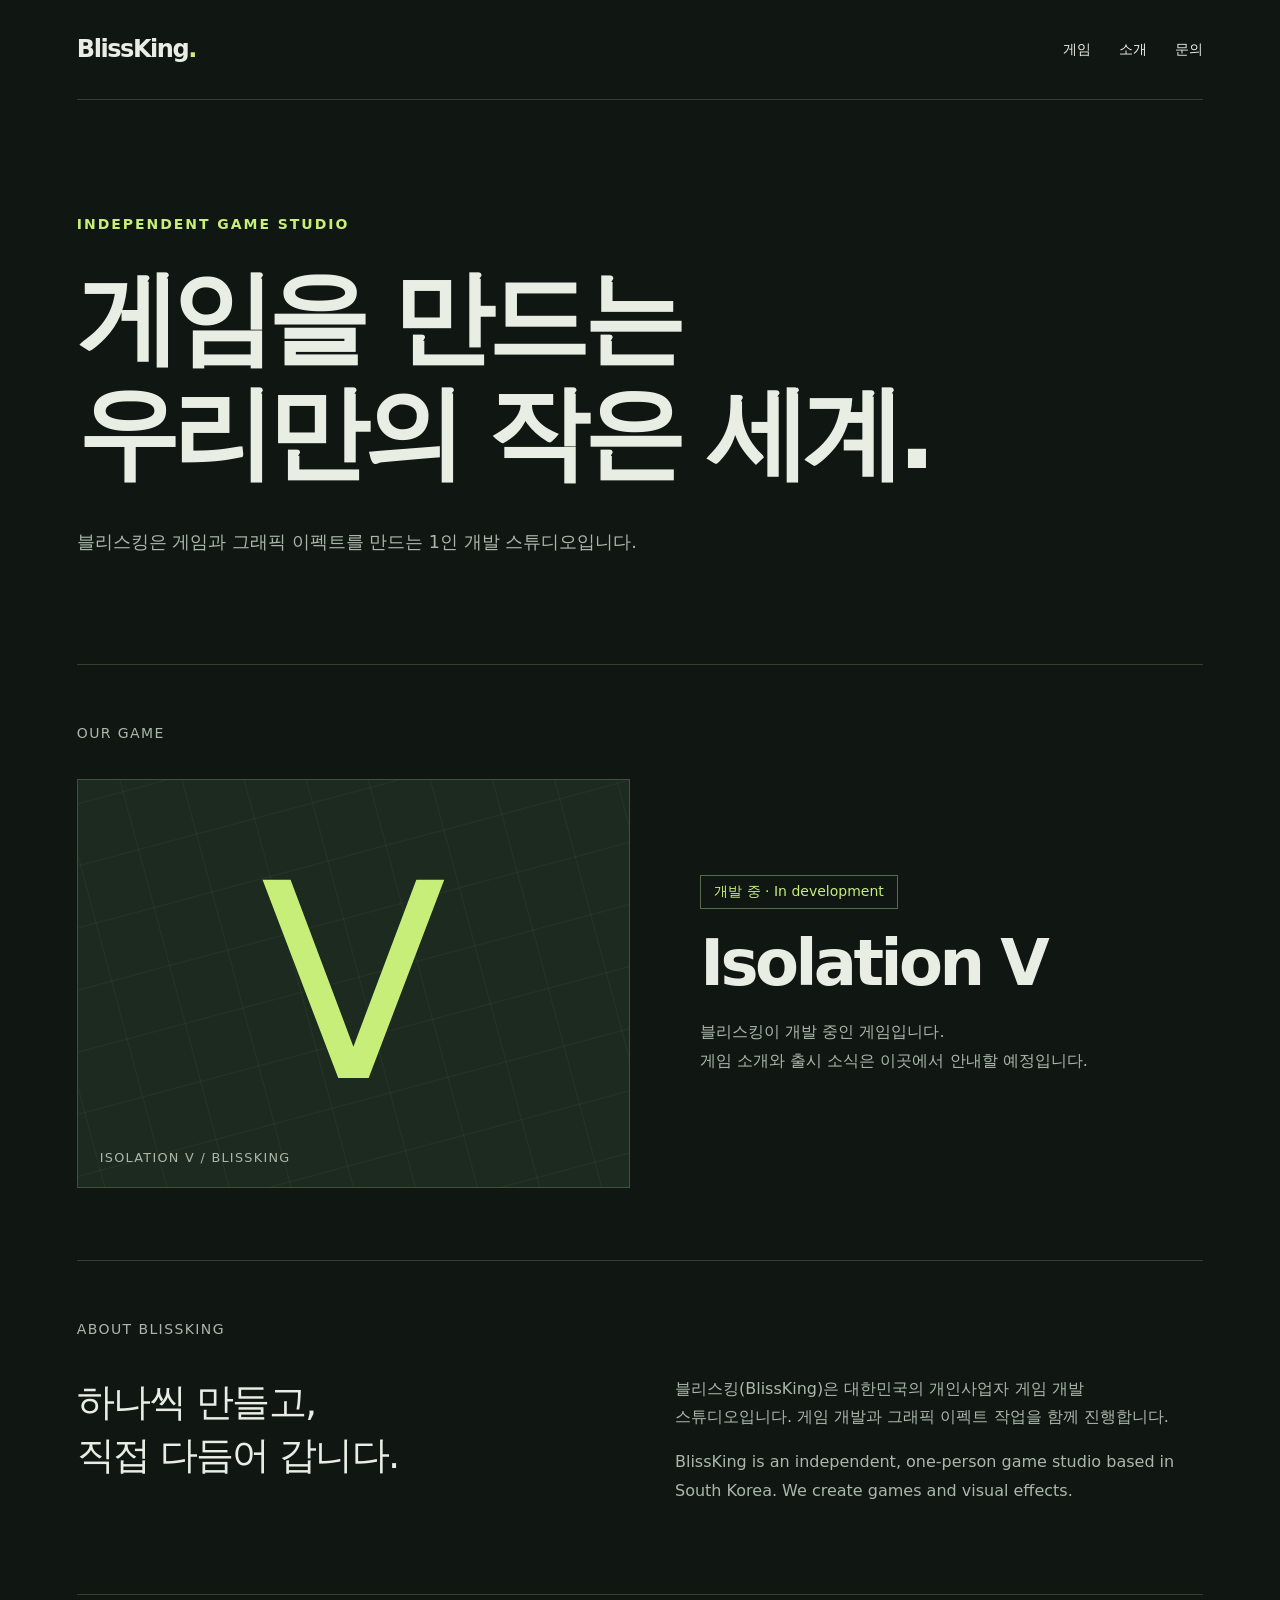
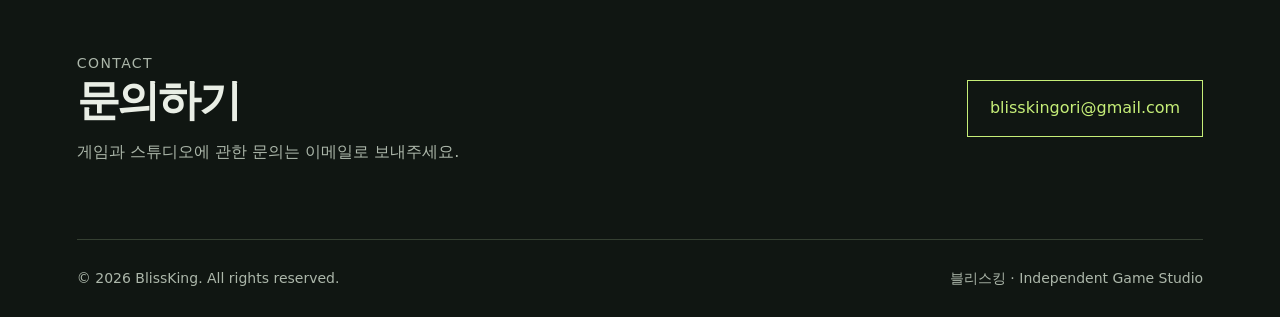
==== index.html @ bbc72503 "Start" ====
<!doctype html>
<html lang="ko">
<head>
  <meta charset="utf-8">
  <meta name="viewport" content="width=device-width, initial-scale=1">
  <meta name="description" content="블리스킹 BlissKing은 게임을 만드는 1인 개발 스튜디오입니다. 개발 중인 게임 Isolation V와 문의 정보를 확인하세요.">
  <meta name="theme-color" content="#101612">
  <title>BlissKing — Independent Game Studio</title>
  <style>
    :root { color-scheme: dark; --paper: #e9eee5; --muted: #acb7aa; --accent: #c6ee78; --line: #354032; }
    * { box-sizing: border-box; }
    html { scroll-behavior: smooth; }
    body { margin: 0; background: #101612; color: var(--paper); font: 1rem/1.8 system-ui, -apple-system, "Segoe UI", sans-serif; }
    a { color: inherit; text-underline-offset: .3em; }
    a:focus-visible { outline: 3px solid var(--accent); outline-offset: 7px; }
    .wrap { width: min(1160px, 88%); margin-inline: auto; }
    header { display: flex; align-items: center; justify-content: space-between; gap: 24px; padding-block: 28px; border-bottom: 1px solid var(--line); }
    .brand { font-size: 1.5rem; font-weight: 800; letter-spacing: -.06em; text-decoration: none; }
    .brand span { color: var(--accent); }
    nav { display: flex; gap: 28px; }
    nav a { font-size: .9rem; text-decoration: none; }
    .hero { padding-block: 112px 106px; }
    .eyebrow { margin: 0 0 24px; color: var(--accent); font-size: .875rem; letter-spacing: .14em; font-weight: 600; }
    h1 { max-width: 960px; margin: 0; font-size: clamp(3.1rem, 8vw, 6.5rem); line-height: 1.12; letter-spacing: -.065em; font-weight: 650; word-break: keep-all; }
    .hero-copy { max-width: 560px; margin: 36px 0 0; color: var(--muted); font-size: 1.1rem; word-break: keep-all; }
    .section { border-top: 1px solid var(--line); padding-block: 56px 72px; }
    .section-label { margin: 0 0 32px; color: var(--muted); font-size: .875rem; letter-spacing: .1em; }
    .game { display: grid; grid-template-columns: 1.1fr 1fr; align-items: center; gap: 70px; }
    .art { position: relative; display: grid; place-items: center; min-height: 340px; aspect-ratio: 1.35; overflow: hidden; background: #1d2a20; border: 1px solid #40513b; }
    .art::before { content: ""; position: absolute; inset: 0; background-image: linear-gradient(#91a97713 1px, transparent 1px), linear-gradient(90deg, #91a97713 1px, transparent 1px); background-size: 40px 40px; transform: rotate(-15deg) scale(1.5); }
    .v { position: relative; font-size: clamp(9rem, 23vw, 17rem); line-height: 1; font-weight: 250; color: var(--accent); }
    .art-caption { position: absolute; bottom: 18px; left: 22px; margin: 0; color: var(--muted); font-size: .8rem; letter-spacing: .1em; }
    .status { display: inline-block; border: 1px solid #596a4b; padding: 3px 13px; color: var(--accent); font-size: .875rem; }
    h2 { margin: 18px 0; font-size: clamp(2.4rem, 5vw, 4.2rem); letter-spacing: -.055em; line-height: 1.15; font-weight: 600; }
    .body-copy { color: var(--muted); max-width: 520px; word-break: keep-all; }
    .about { display: grid; grid-template-columns: 1fr 1fr; gap: 70px; }
    h3 { margin: 0; font-size: clamp(1.8rem, 3vw, 2.5rem); font-weight: 500; letter-spacing: -.045em; line-height: 1.4; word-break: keep-all; }
    .about p { margin-top: 0; }
    .contact { display: flex; align-items: center; justify-content: space-between; flex-wrap: wrap; gap: 28px; }
    .contact h2 { font-size: 2.7rem; margin: 0 0 12px; }
    .contact p { color: var(--muted); margin: 0; }
    .email { display: inline-block; padding: 13px 22px; border: 1px solid var(--accent); color: var(--accent); text-decoration: none; overflow-wrap: anywhere; }
    .email:hover { background: var(--accent); color: #101612; }
    footer { display: flex; justify-content: space-between; flex-wrap: wrap; gap: 12px; padding-block: 26px; border-top: 1px solid var(--line); color: var(--muted); font-size: .875rem; }
    footer p { margin: 0; }
    @media (max-width: 700px) {
      header { align-items: flex-start; }
      nav { gap: 16px; padding-top: 5px; }
      .hero { padding-block: 78px; }
      .game, .about { grid-template-columns: 1fr; gap: 32px; }
      .art { min-height: 260px; }
      .section { padding-block: 40px 52px; }
      .email { font-size: .95rem; }
    }
    @media (prefers-reduced-motion: reduce) { html { scroll-behavior: auto; } }
  </style>
</head>
<body>
  <div class="wrap">
    <header>
      <a class="brand" href="#home" aria-label="BlissKing 홈">BlissKing<span>.</span></a>
      <nav aria-label="주 메뉴"><a href="#game">게임</a><a href="#about">소개</a><a href="#contact">문의</a></nav>
    </header>
    <main id="home">
      <section class="hero" aria-labelledby="hero-title">
        <p class="eyebrow">INDEPENDENT GAME STUDIO</p>
        <h1 id="hero-title">게임을 만드는<br>우리만의 작은 세계.</h1>
        <p class="hero-copy">블리스킹은 게임과 그래픽 이펙트를 만드는 1인 개발 스튜디오입니다.</p>
      </section>
      <section class="section" id="game" aria-labelledby="game-title">
        <p class="section-label">OUR GAME</p>
        <div class="game">
          <div class="art" role="img" aria-label="Isolation V를 위한 문자 V 그래픽">
            <span class="v" aria-hidden="true">V</span>
            <p class="art-caption">ISOLATION V / BLISSKING</p>
          </div>
          <div>
            <span class="status">개발 중 · In development</span>
            <h2 id="game-title">Isolation V</h2>
            <p class="body-copy">블리스킹이 개발 중인 게임입니다.<br>게임 소개와 출시 소식은 이곳에서 안내할 예정입니다.</p>
          </div>
        </div>
      </section>
      <section class="section" id="about" aria-labelledby="about-title">
        <p class="section-label">ABOUT BLISSKING</p>
        <div class="about">
          <h3 id="about-title">하나씩 만들고,<br>직접 다듬어 갑니다.</h3>
          <div class="body-copy"><p>블리스킹(BlissKing)은 대한민국의 개인사업자 게임 개발 스튜디오입니다. 게임 개발과 그래픽 이펙트 작업을 함께 진행합니다.</p><p lang="en">BlissKing is an independent, one-person game studio based in South Korea. We create games and visual effects.</p></div>
        </div>
      </section>
      <section class="section contact" id="contact" aria-labelledby="contact-title">
        <div><p class="section-label">CONTACT</p><h2 id="contact-title">문의하기</h2><p>게임과 스튜디오에 관한 문의는 이메일로 보내주세요.</p></div>
        <a class="email" href="mailto:blisskingori@gmail.com">blisskingori@gmail.com</a>
      </section>
    </main>
    <footer><p>© 2026 BlissKing. All rights reserved.</p><p>블리스킹 · Independent Game Studio</p></footer>
  </div>
</body>
</html>
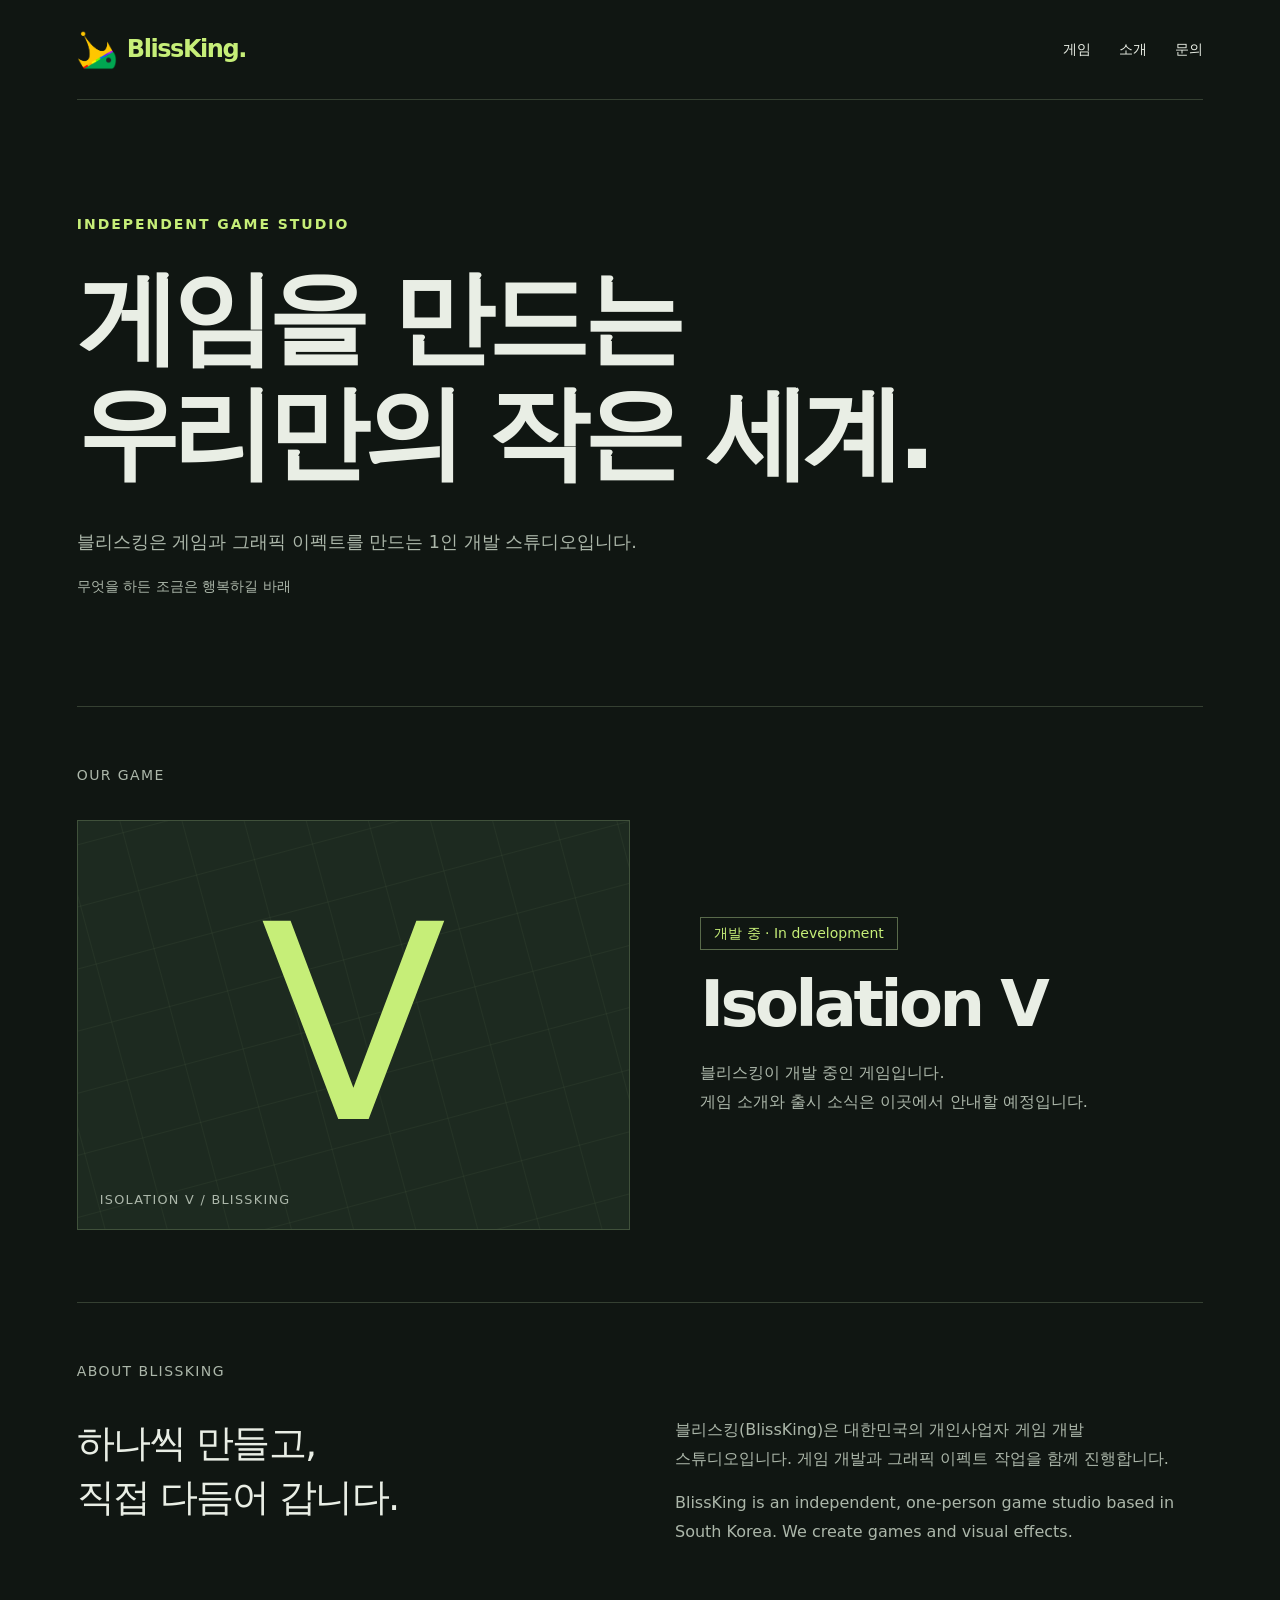
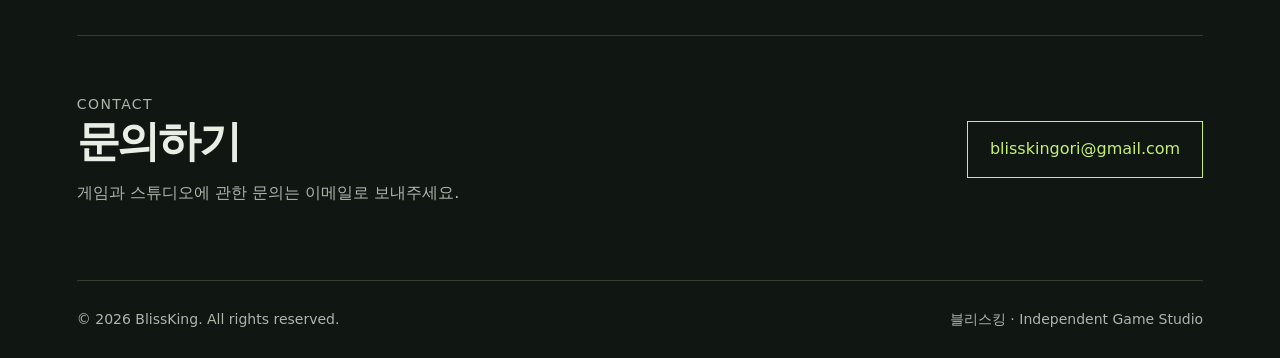
==== commit d461b113: "CI 추가" ====
--- a/index.html
+++ b/index.html
@@ -6,6 +6,8 @@
   <meta name="description" content="블리스킹 BlissKing은 게임을 만드는 1인 개발 스튜디오입니다. 개발 중인 게임 Isolation V와 문의 정보를 확인하세요.">
   <meta name="theme-color" content="#101612">
   <title>BlissKing — Independent Game Studio</title>
+  <!-- 2026-11-22: 블리스킹 CI를 브라우저 아이콘에 적용. -->
+  <link rel="icon" type="image/png" href="CI_BlissKing.png">
   <style>
     :root { color-scheme: dark; --paper: #e9eee5; --muted: #acb7aa; --accent: #c6ee78; --line: #354032; }
     * { box-sizing: border-box; }
@@ -15,7 +17,10 @@
     a:focus-visible { outline: 3px solid var(--accent); outline-offset: 7px; }
     .wrap { width: min(1160px, 88%); margin-inline: auto; }
     header { display: flex; align-items: center; justify-content: space-between; gap: 24px; padding-block: 28px; border-bottom: 1px solid var(--line); }
-    .brand { font-size: 1.5rem; font-weight: 800; letter-spacing: -.06em; text-decoration: none; }
+    /* 2026-11-22: 기존 브랜드명 옆에 CI를 표시하고 작은 모토를 추가. */
+    .brand { display: inline-flex; align-items: center; gap: 10px; font-size: 1.5rem; font-weight: 800; letter-spacing: -.06em; text-decoration: none; }
+    .brand-logo { width: 40px; height: 40px; object-fit: contain; flex-shrink: 0; }
+    .motto { margin: 16px 0 0; color: var(--muted); font-size: .875rem; word-break: keep-all; }
     .brand span { color: var(--accent); }
     nav { display: flex; gap: 28px; }
     nav a { font-size: .9rem; text-decoration: none; }
@@ -58,7 +63,8 @@
 <body>
   <div class="wrap">
     <header>
-      <a class="brand" href="#home" aria-label="BlissKing 홈">BlissKing<span>.</span></a>
+      <!-- 2026-11-22: 제공된 CI 원본을 상단 브랜드 로고로 사용. -->
+      <a class="brand" href="#home" aria-label="BlissKing 홈"><img class="brand-logo" src="CI_BlissKing.png" alt="" width="40" height="40"><span>BlissKing.</span></a>
       <nav aria-label="주 메뉴"><a href="#game">게임</a><a href="#about">소개</a><a href="#contact">문의</a></nav>
     </header>
     <main id="home">
@@ -66,6 +72,8 @@
         <p class="eyebrow">INDEPENDENT GAME STUDIO</p>
         <h1 id="hero-title">게임을 만드는<br>우리만의 작은 세계.</h1>
         <p class="hero-copy">블리스킹은 게임과 그래픽 이펙트를 만드는 1인 개발 스튜디오입니다.</p>
+        <!-- 2026-11-22: 요청한 모토를 작은 보조 문구로 표시. -->
+        <p class="motto">무엇을 하든 조금은 행복하길 바래</p>
       </section>
       <section class="section" id="game" aria-labelledby="game-title">
         <p class="section-label">OUR GAME</p>
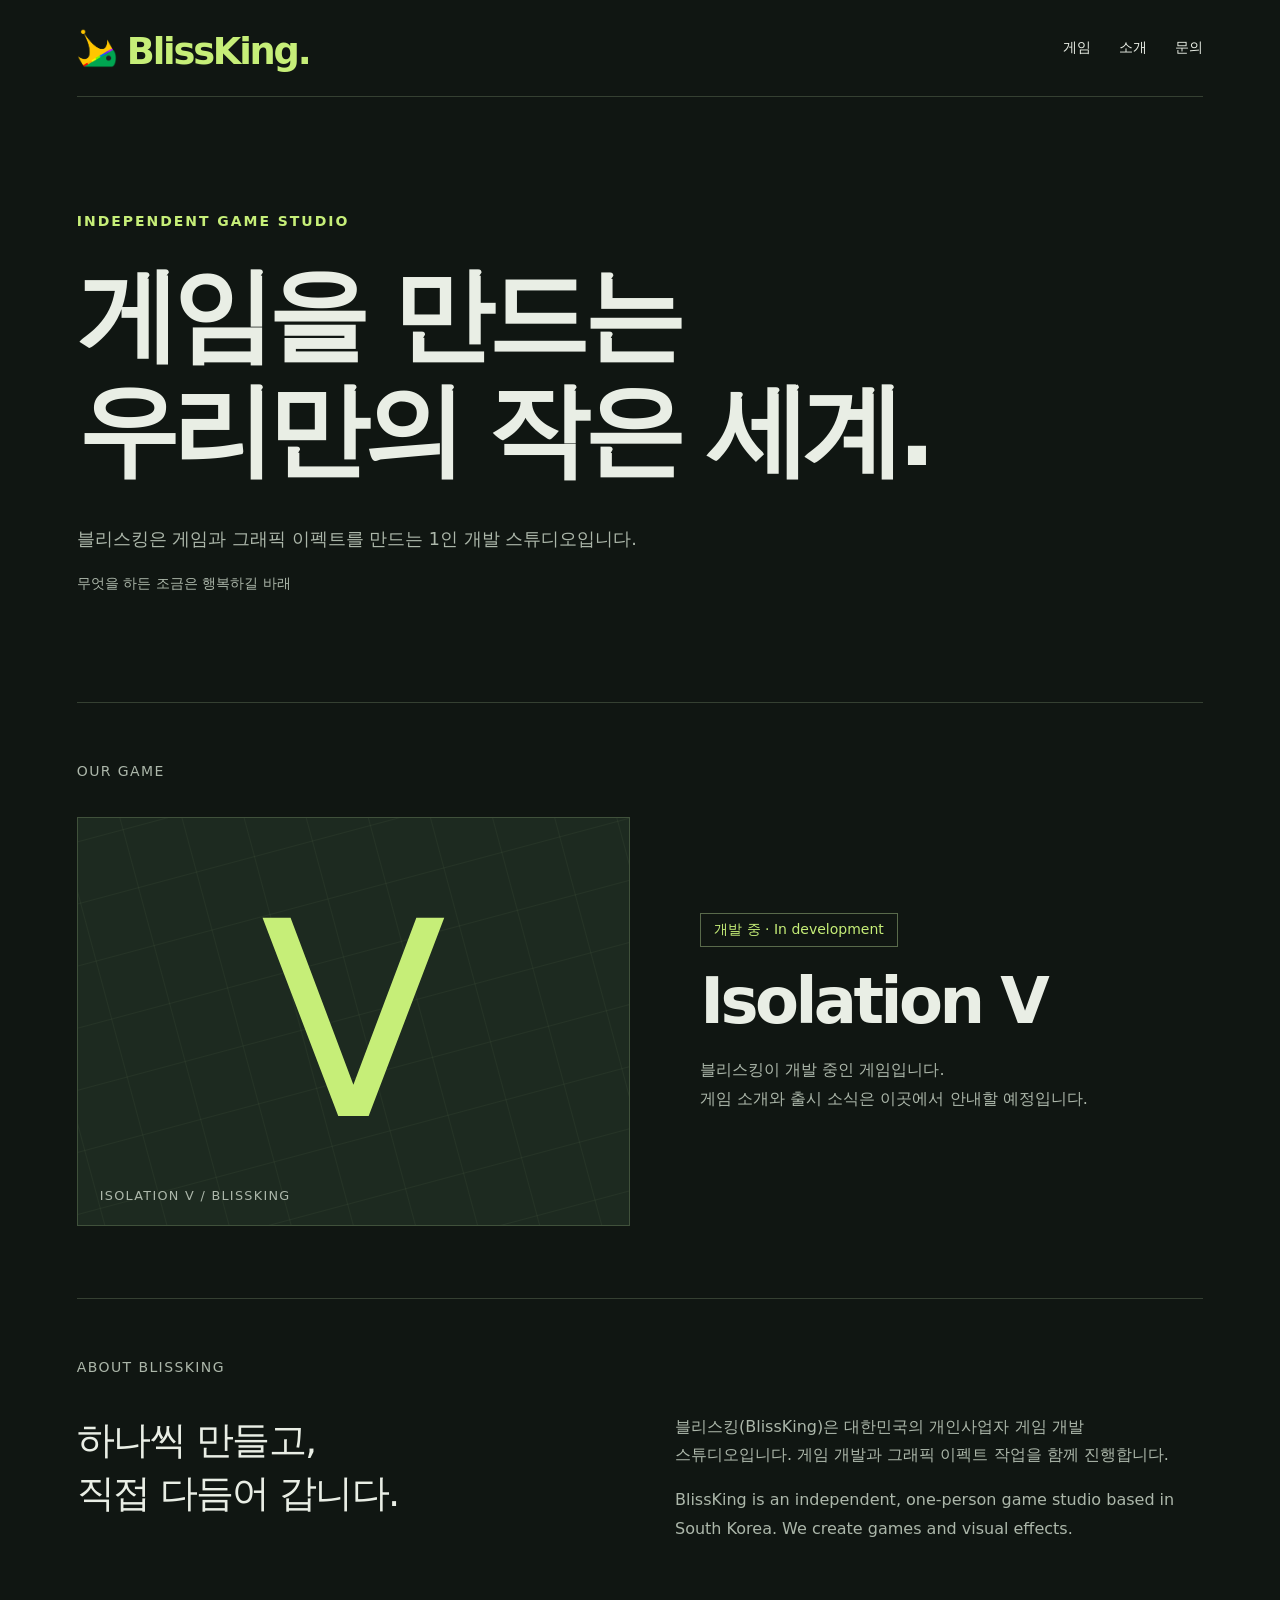
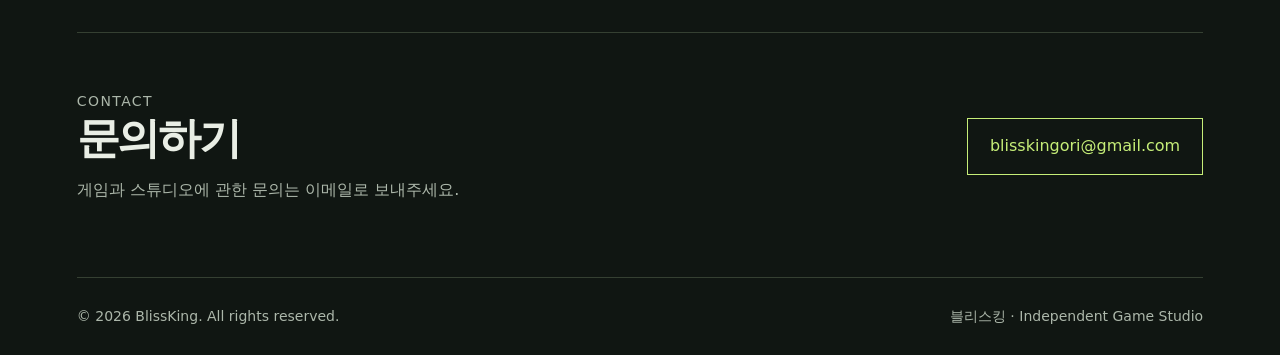
==== commit a5abcde9: "회사명 폰트 크기 수정" ====
--- a/index.html
+++ b/index.html
@@ -18,10 +18,12 @@
     .wrap { width: min(1160px, 88%); margin-inline: auto; }
     header { display: flex; align-items: center; justify-content: space-between; gap: 24px; padding-block: 28px; border-bottom: 1px solid var(--line); }
     /* 2026-11-22: 기존 브랜드명 옆에 CI를 표시하고 작은 모토를 추가. */
-    .brand { display: inline-flex; align-items: center; gap: 10px; font-size: 1.5rem; font-weight: 800; letter-spacing: -.06em; text-decoration: none; }
+    /* 2026-11-23: 회사명을 약 두 배로 확대하고 CI 하단에 정렬. */
+    .brand { display: inline-flex; align-items: flex-end; gap: 10px; font-size: 2.3rem; font-weight: 800; letter-spacing: -.06em; text-decoration: none; }
     .brand-logo { width: 40px; height: 40px; object-fit: contain; flex-shrink: 0; }
     .motto { margin: 16px 0 0; color: var(--muted); font-size: .875rem; word-break: keep-all; }
-    .brand span { color: var(--accent); }
+    /* 2026-11-23: 글꼴 하단 여백을 보정해 글자와 CI의 시각적 하단을 맞춤. */
+    .brand span { color: var(--accent); line-height: 1; transform: translateY(.08em); }
     nav { display: flex; gap: 28px; }
     nav a { font-size: .9rem; text-decoration: none; }
     .hero { padding-block: 112px 106px; }
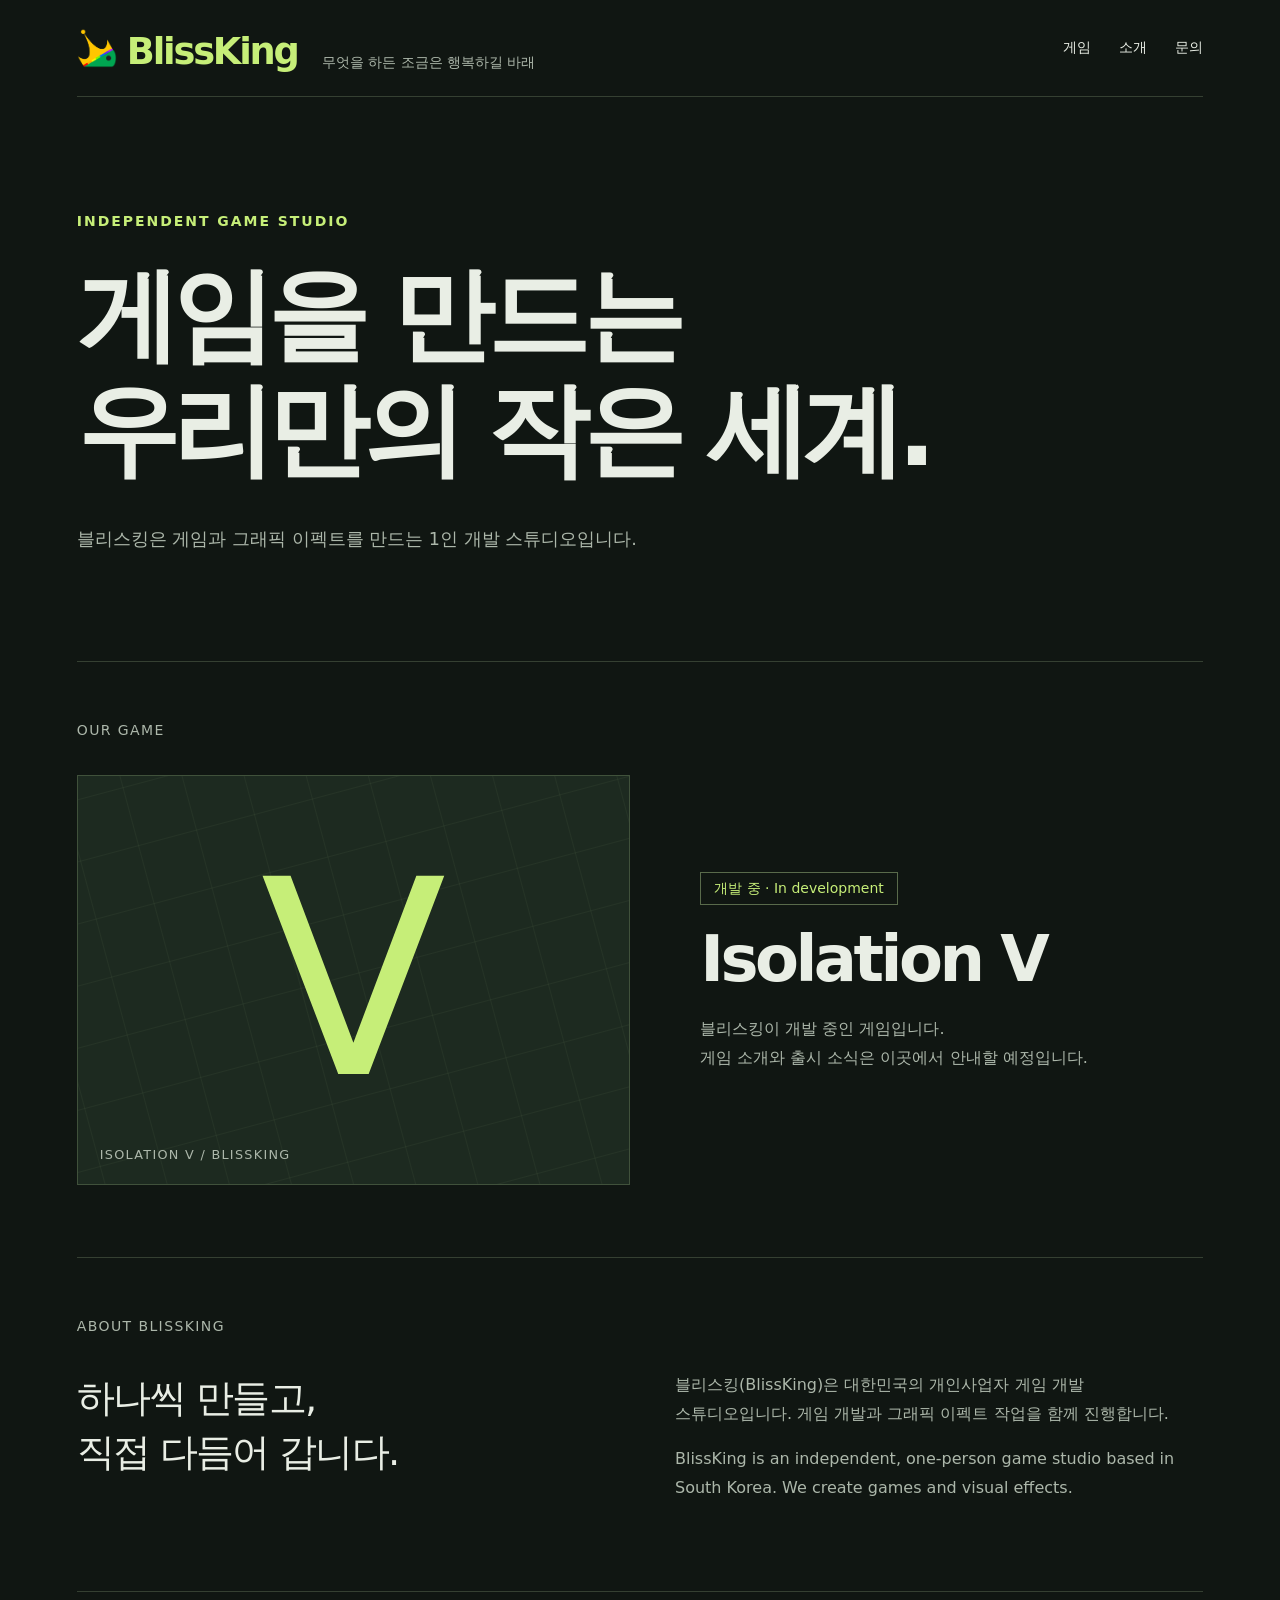
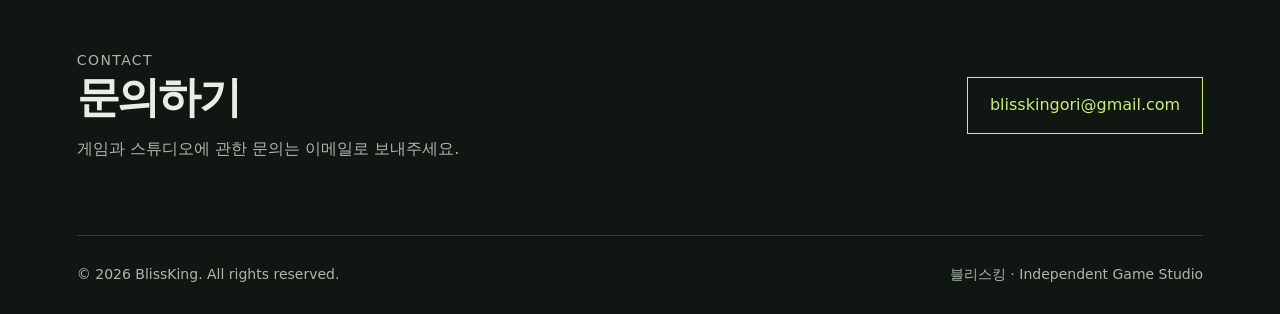
==== commit c4bce316: "모토 위치 수정" ====
--- a/index.html
+++ b/index.html
@@ -16,12 +16,15 @@
     a { color: inherit; text-underline-offset: .3em; }
     a:focus-visible { outline: 3px solid var(--accent); outline-offset: 7px; }
     .wrap { width: min(1160px, 88%); margin-inline: auto; }
-    header { display: flex; align-items: center; justify-content: space-between; gap: 24px; padding-block: 28px; border-bottom: 1px solid var(--line); }
+    header { display: flex; flex-wrap: wrap; align-items: center; justify-content: space-between; gap: 24px; padding-block: 28px; border-bottom: 1px solid var(--line); }
     /* 2026-11-22: 기존 브랜드명 옆에 CI를 표시하고 작은 모토를 추가. */
     /* 2026-11-23: 회사명을 약 두 배로 확대하고 CI 하단에 정렬. */
     .brand { display: inline-flex; align-items: flex-end; gap: 10px; font-size: 2.3rem; font-weight: 800; letter-spacing: -.06em; text-decoration: none; }
     .brand-logo { width: 40px; height: 40px; object-fit: contain; flex-shrink: 0; }
-    .motto { margin: 16px 0 0; color: var(--muted); font-size: .875rem; word-break: keep-all; }
+    /* 2026-11-23: 모토를 회사명 오른쪽에 배치하고 좁은 화면에서는 줄바꿈. */
+    .brand-group { display: flex; align-items: flex-end; flex-wrap: wrap; gap: 12px 24px; min-width: 0; }
+    /* 2026-11-23: 모토의 줄 높이와 글꼴 여백을 보정해 회사명 하단 가이드에 정렬. */
+    .motto { margin: 0; color: var(--muted); font-size: .875rem; line-height: 1; transform: translateY(.08em); word-break: keep-all; }
     /* 2026-11-23: 글꼴 하단 여백을 보정해 글자와 CI의 시각적 하단을 맞춤. */
     .brand span { color: var(--accent); line-height: 1; transform: translateY(.08em); }
     nav { display: flex; gap: 28px; }
@@ -66,7 +69,11 @@
   <div class="wrap">
     <header>
       <!-- 2026-11-22: 제공된 CI 원본을 상단 브랜드 로고로 사용. -->
-      <a class="brand" href="#home" aria-label="BlissKing 홈"><img class="brand-logo" src="CI_BlissKing.png" alt="" width="40" height="40"><span>BlissKing.</span></a>
+      <!-- 2026-11-23: 회사명 마침표 제거 및 모토를 브랜드 옆으로 이동. -->
+      <div class="brand-group">
+        <a class="brand" href="#home" aria-label="BlissKing 홈"><img class="brand-logo" src="CI_BlissKing.png" alt="" width="40" height="40"><span>BlissKing</span></a>
+        <p class="motto">무엇을 하든 조금은 행복하길 바래</p>
+      </div>
       <nav aria-label="주 메뉴"><a href="#game">게임</a><a href="#about">소개</a><a href="#contact">문의</a></nav>
     </header>
     <main id="home">
@@ -75,7 +82,7 @@
         <h1 id="hero-title">게임을 만드는<br>우리만의 작은 세계.</h1>
         <p class="hero-copy">블리스킹은 게임과 그래픽 이펙트를 만드는 1인 개발 스튜디오입니다.</p>
         <!-- 2026-11-22: 요청한 모토를 작은 보조 문구로 표시. -->
-        <p class="motto">무엇을 하든 조금은 행복하길 바래</p>
+        <!-- 2026-11-23: 모토는 상단 브랜드 옆으로 이동. -->
       </section>
       <section class="section" id="game" aria-labelledby="game-title">
         <p class="section-label">OUR GAME</p>
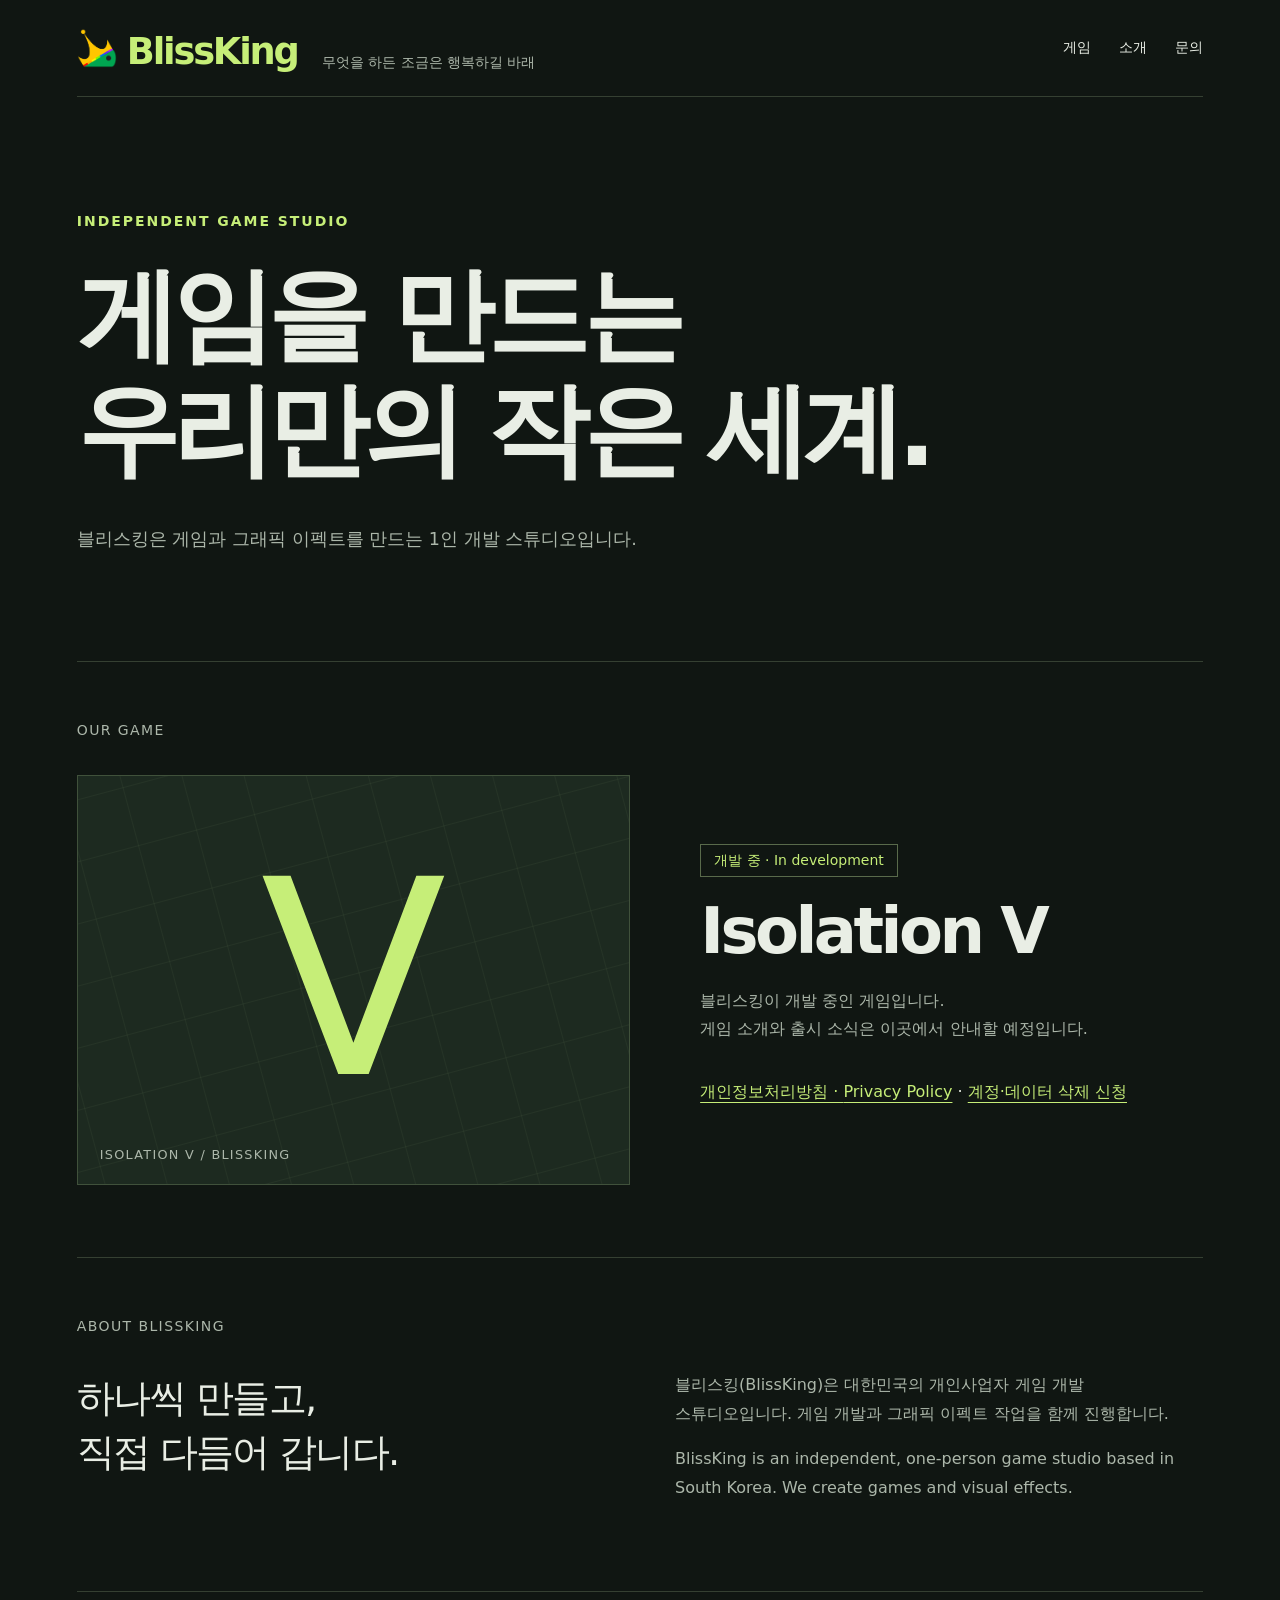
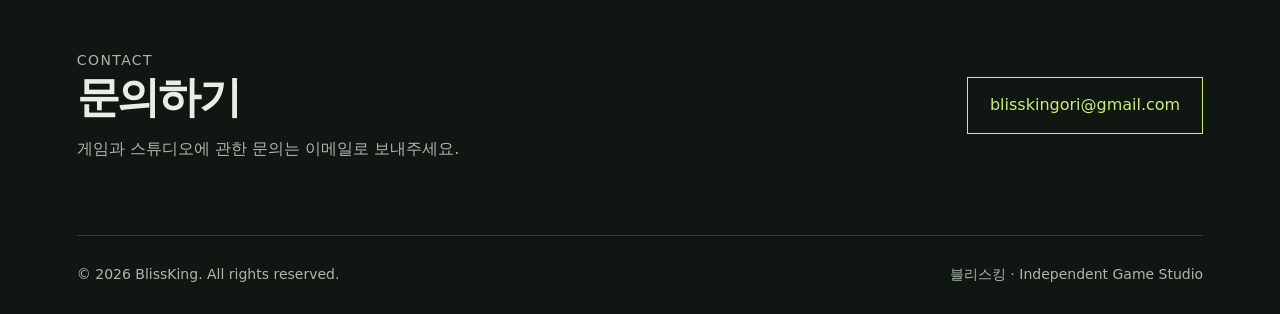
==== commit 3901878c: "개인정보처리방침" ====
--- a/index.html
+++ b/index.html
@@ -1,6 +1,8 @@
 <!doctype html>
 <html lang="ko">
 <head>
+  <!-- 2026-11-23: Google Search Console 홈페이지 소유권 인증 태그. -->
+  <meta name="google-site-verification" content="NN-X84RO3PwvBeqJmqLzPnNOvuuUNGQODZjXE3KjH3Y" />
   <meta charset="utf-8">
   <meta name="viewport" content="width=device-width, initial-scale=1">
   <meta name="description" content="블리스킹 BlissKing은 게임을 만드는 1인 개발 스튜디오입니다. 개발 중인 게임 Isolation V와 문의 정보를 확인하세요.">
@@ -43,6 +45,9 @@
     .status { display: inline-block; border: 1px solid #596a4b; padding: 3px 13px; color: var(--accent); font-size: .875rem; }
     h2 { margin: 18px 0; font-size: clamp(2.4rem, 5vw, 4.2rem); letter-spacing: -.055em; line-height: 1.15; font-weight: 600; }
     .body-copy { color: var(--muted); max-width: 520px; word-break: keep-all; }
+    /* 2026-11-28: Keep game-specific policy navigation inside the game introduction. */
+    .game-links { margin: 24px 0 0; }
+    .game-links a { display: inline-block; padding-block: 10px; color: var(--accent); font-size: 1rem; }
     .about { display: grid; grid-template-columns: 1fr 1fr; gap: 70px; }
     h3 { margin: 0; font-size: clamp(1.8rem, 3vw, 2.5rem); font-weight: 500; letter-spacing: -.045em; line-height: 1.4; word-break: keep-all; }
     .about p { margin-top: 0; }
@@ -95,6 +100,8 @@
             <span class="status">개발 중 · In development</span>
             <h2 id="game-title">Isolation V</h2>
             <p class="body-copy">블리스킹이 개발 중인 게임입니다.<br>게임 소개와 출시 소식은 이곳에서 안내할 예정입니다.</p>
+            <!-- 2026-11-28: Add the policy entry below the game description; target index.html explicitly for local file previews. -->
+            <p class="game-links"><a href="find-the-virus/privacy/index.html">개인정보처리방침 · <span lang="en">Privacy Policy</span></a> · <a href="find-the-virus/account-deletion/index.html">계정·데이터 삭제 신청</a></p>
           </div>
         </div>
       </section>
